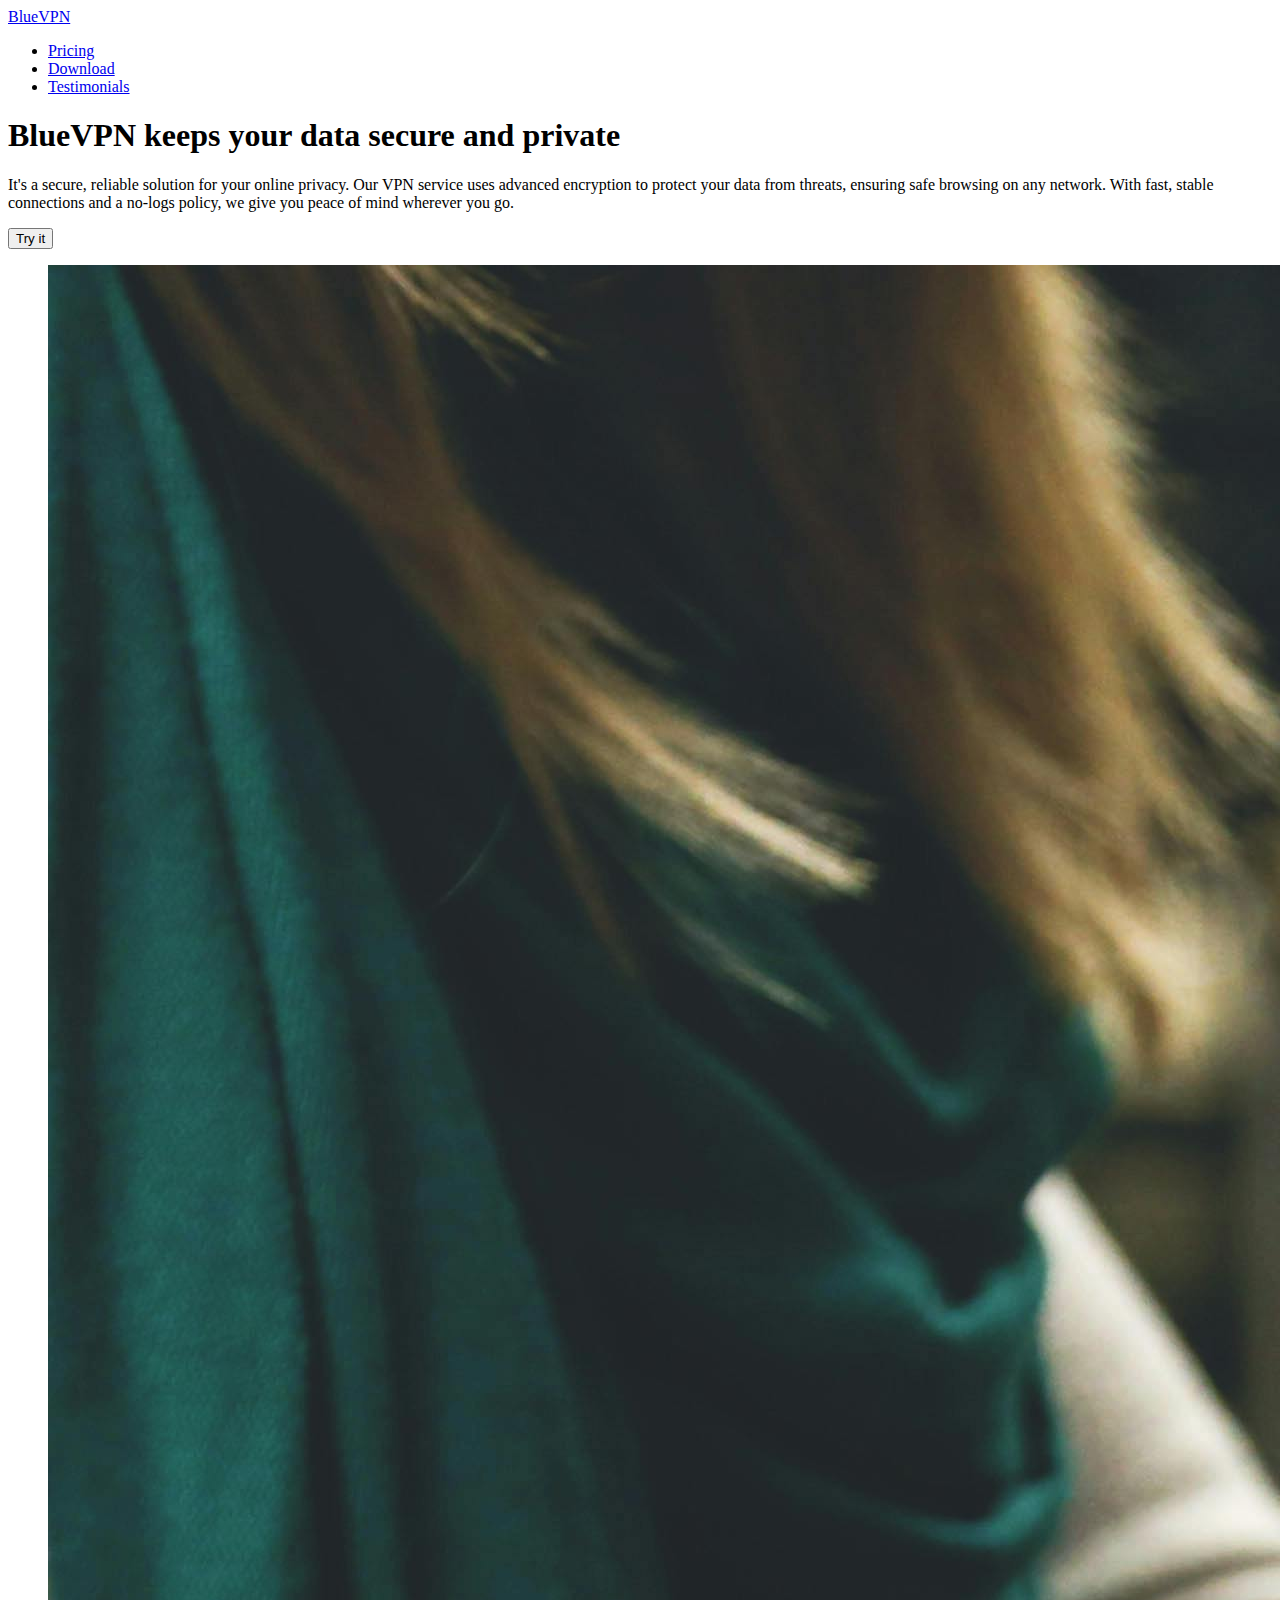
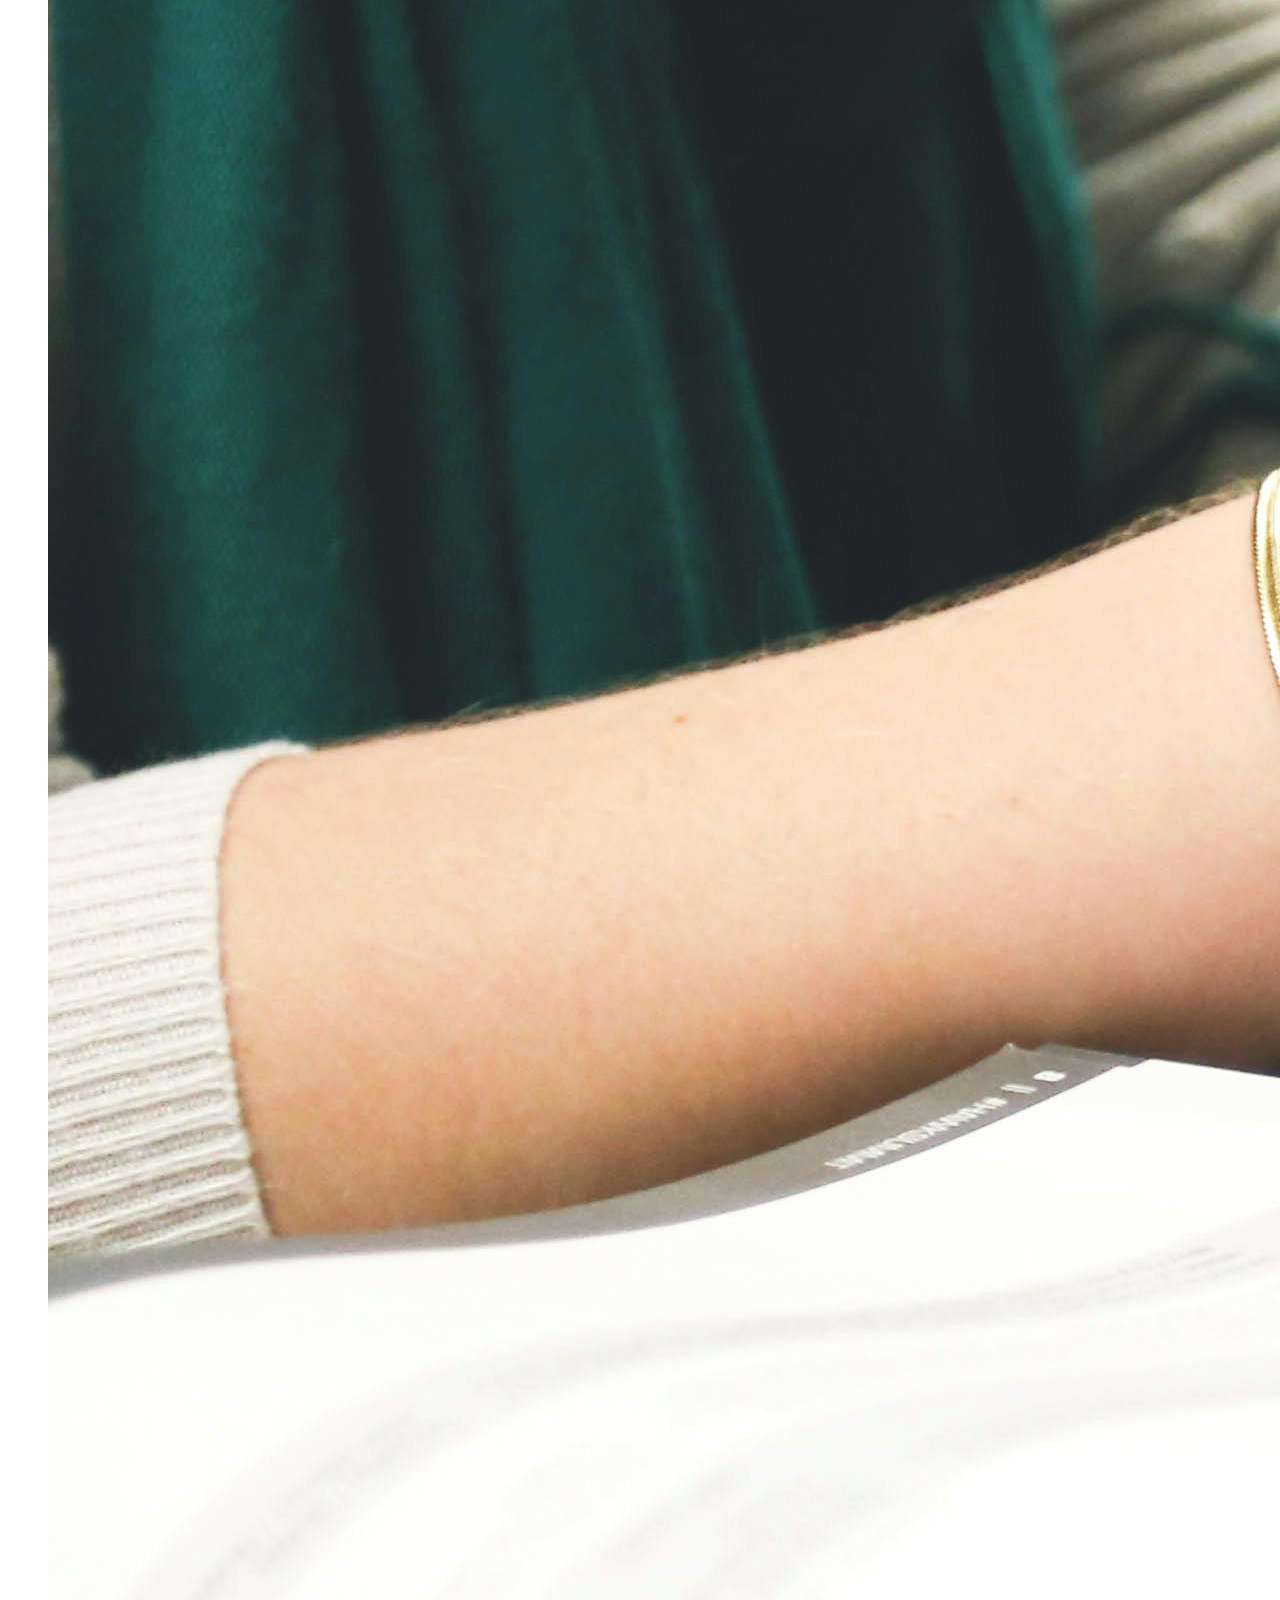
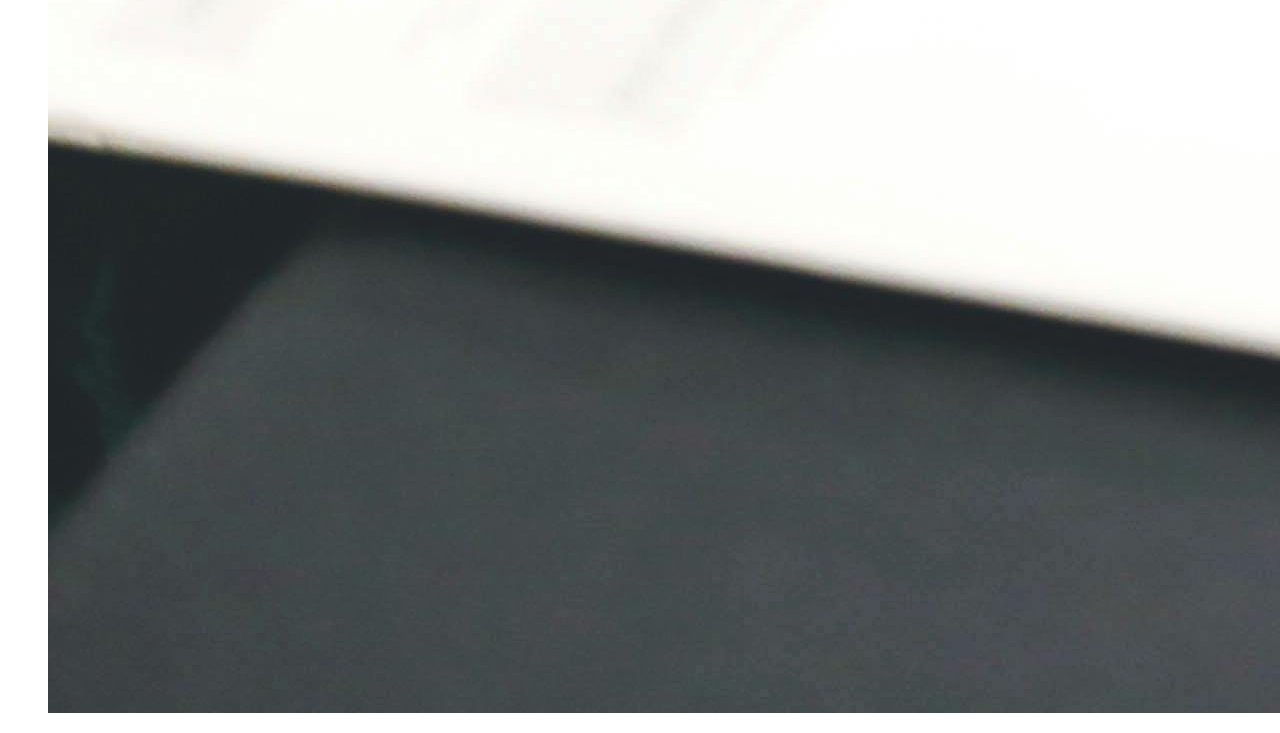
==== index.html @ adbda940 "Add elements to assist with css" ====
<!DOCTYPE html>
<html>
  <head>
    <meta charset="utf-8">
    <title>Landing Page</title>
    <link rel="stylesheet" href="./css/style.css">
  </head>

  <body>
    <header>
      <div class="topline">
	<div class="header-logo"><a href="#">BlueVPN</a></div>
	<nav class="header-nav">
	  <ul>
	    <li><a href="#">Pricing</a></li>
	    <li><a href="#">Download</a></li>
	    <li><a href="#">Testimonials</a></li>
	  </ul>
	</nav>
      </div>
      <section class="header-content">
	<div class="header-content-left">
	  <h1 class="tagline">BlueVPN keeps your data secure and private</h1>
	  <p>
	    It's a secure, reliable solution for your online privacy.
	    Our VPN service uses advanced encryption to protect your data
	    from threats, ensuring safe browsing on any network. With fast,
	    stable connections and a no-logs policy, we give you peace of
	    mind wherever you go.
	  </p>
	  <button id="try-button">Try it</button>
	</div>
	<div class="header-content-spacer"></div>
	<figure class="header-content-right">
	  <img src="./images/typing.jpg"
	       alt="Picture of a woman typing on a keyboard">
	</figure>
      </section>
    </header>
    
  </body>
</html>
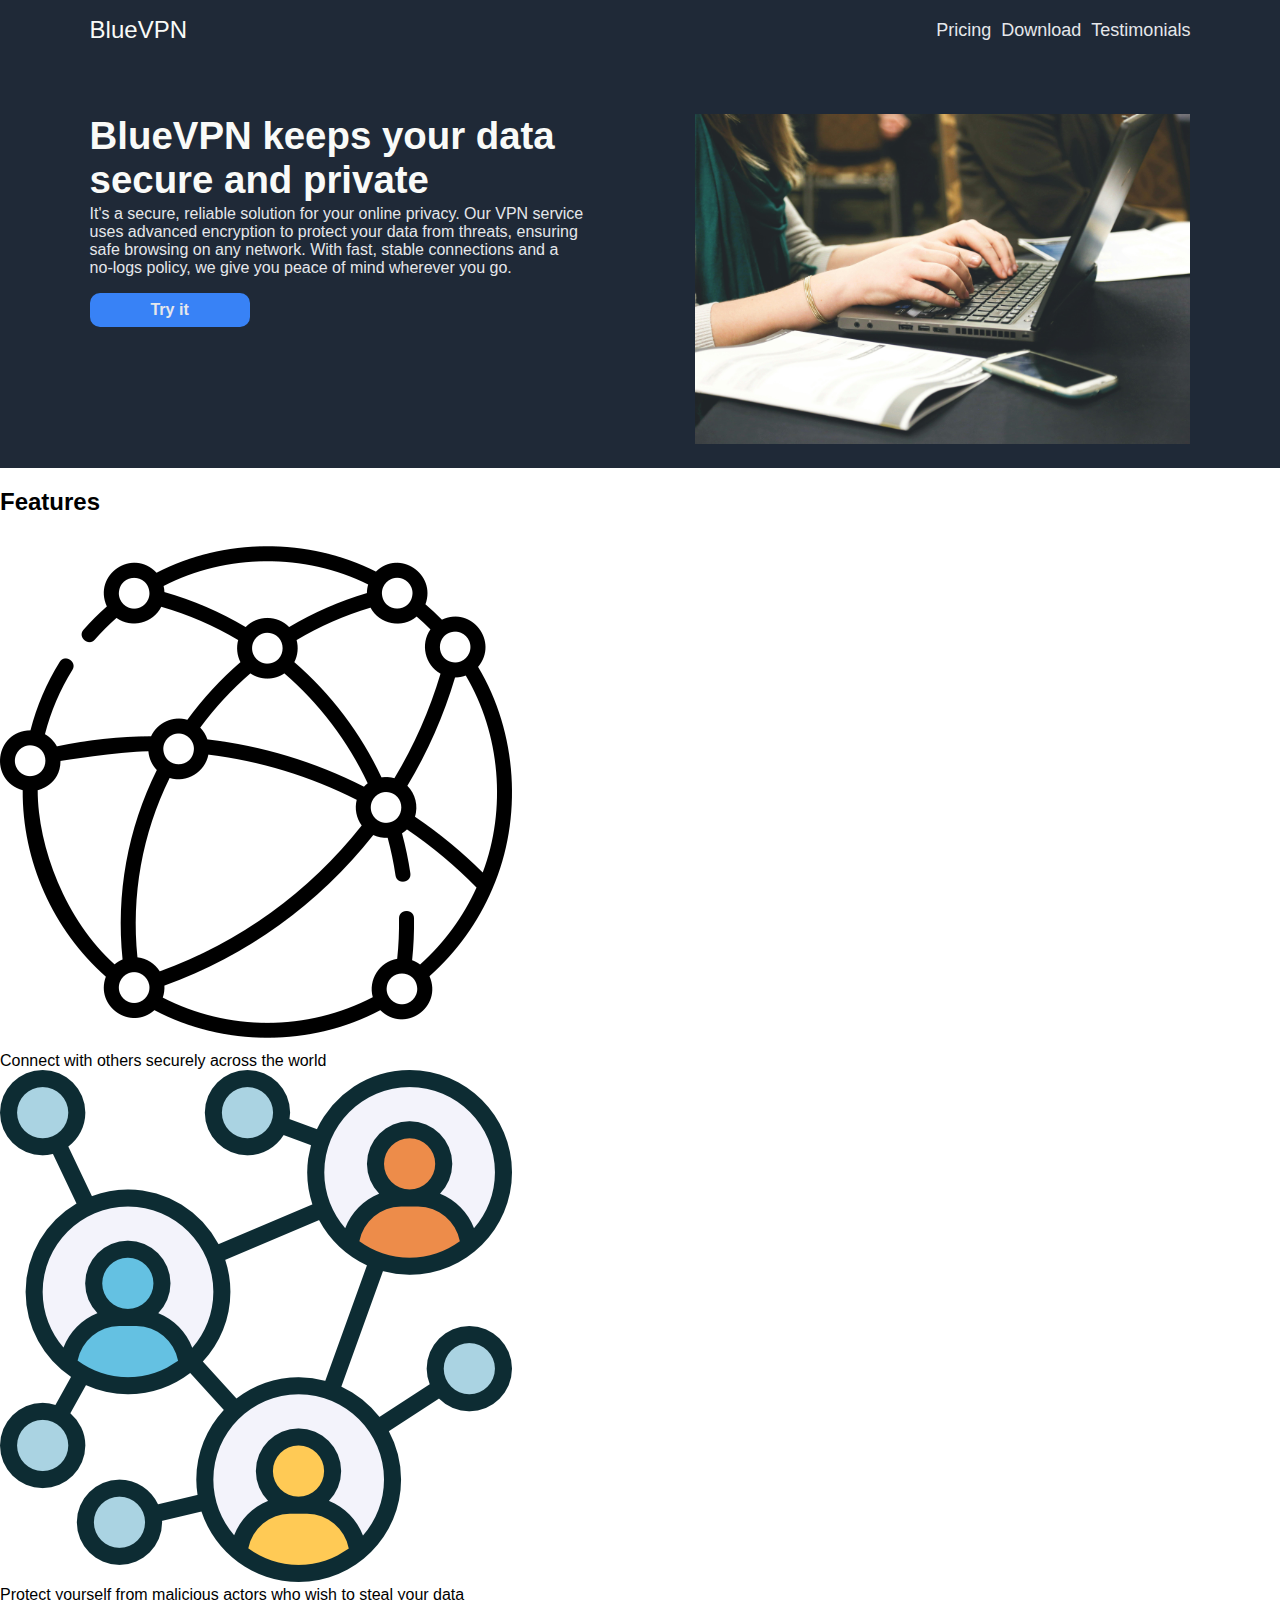
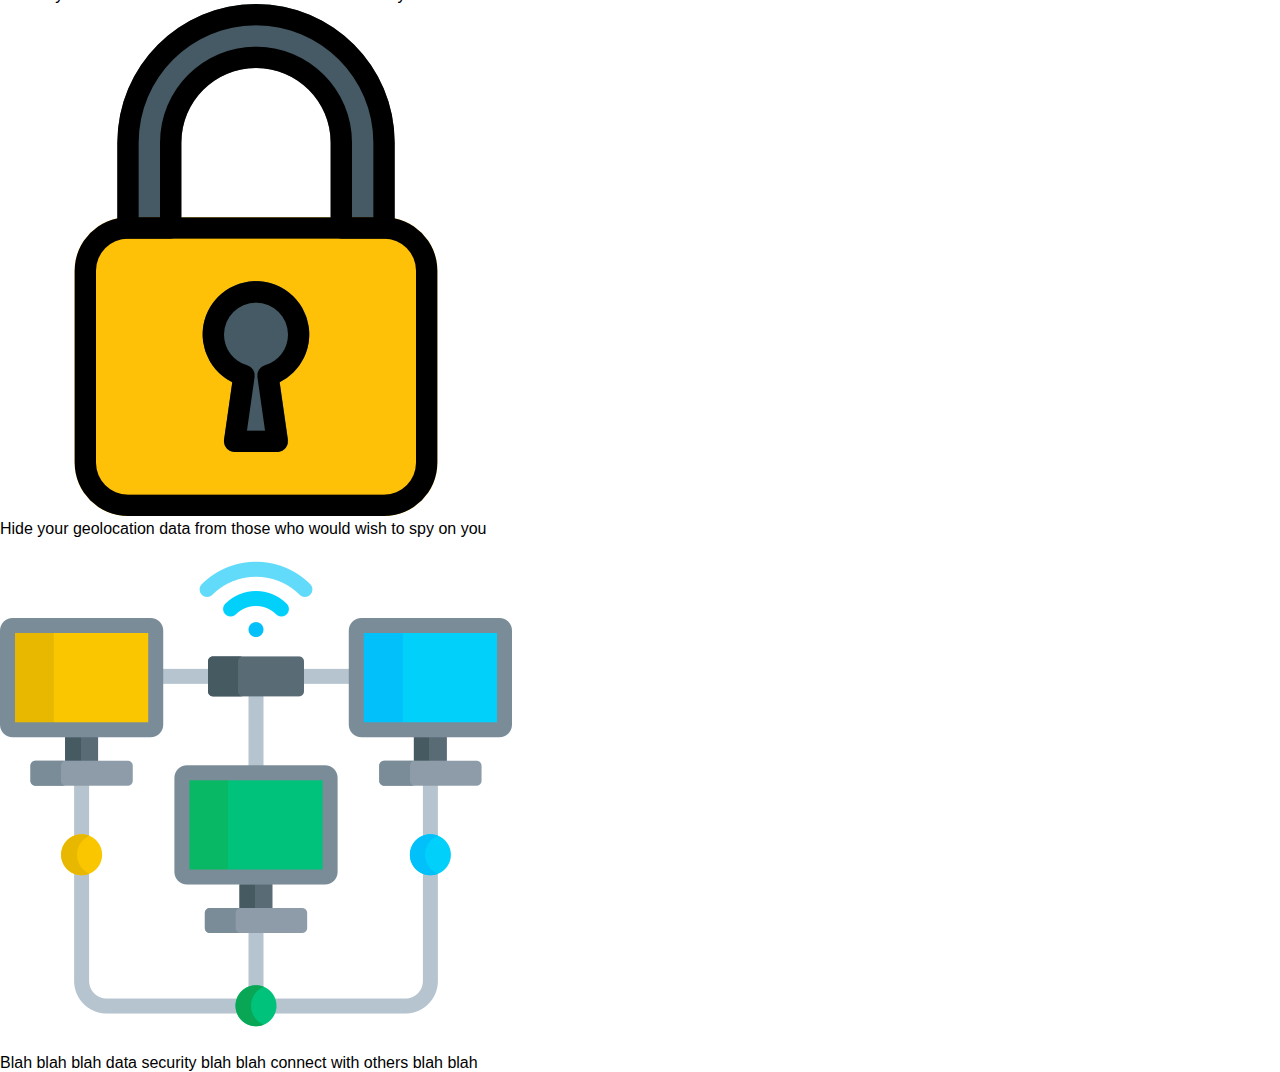
==== commit 8a180951: "Add html content and images for the features section" ====
--- a/index.html
+++ b/index.html
@@ -37,6 +37,41 @@
 	</figure>
       </section>
     </header>
-    
+    <main>
+      <h2>Features</h2>
+      <div class="features">
+	<figure class="feature-card">
+	  <img src="./images/global-network.png" alt="global network icon">
+	  <figcaption>
+	    Connect with others securely across the world
+	  </figcaption>
+	</figure>
+	<figure class="feature-card">
+	  <img src="./images/networking.png" alt="networking icon">
+	  <figcaption>
+	    Protect yourself from malicious actors who wish to steal your
+	    data
+	  </figcaption>
+	</figure>
+	<figure class="feature-card">
+	  <img src="./images/lock.png" alt="lock icon">
+	  <figcaption>
+	    Hide your geolocation data from those who would wish to spy on
+	    you
+	  </figcaption>
+	</figure>
+	<figure class="feature-card">
+	  <img src="./images/local-area-network.png"
+	       alt="local area network icon">
+	  <figcaption>
+	    Blah blah blah data security blah blah connect with others blah
+	    blah
+	  </figcaption>
+	</figure>
+      </div>
+    </main>
   </body>
 </html>
+<!--
+    Credits:
+    <a href="https://www.flaticon.com/free-icons/internet" title="internet icons">Internet icons created by Freepik - Flaticon</a>
--- a/css/style.css
+++ b/css/style.css
@@ -0,0 +1,101 @@
+body {
+    --max-width-percentage: calc(1980 - 100vw); 
+    font-family: Roboto, sans-serif;
+    margin: 0;
+}
+
+ul {
+    margin: 0;
+    padding: 0;
+    list-style-type: none;
+}
+
+a {
+    text-decoration: none;
+}
+
+figure {
+    margin: 0;
+}
+
+header {
+    background-color: #1F2937;
+    padding: 16px 7% 0 7%;
+    height: 60%;
+}
+
+.topline{
+    display: flex;
+    justify-content: space-between;
+    align-items: center;
+}
+
+.header-logo a{
+    font-size: 24px;
+    color: #F9FAF8;
+}
+
+.header-nav ul{
+    display: flex;
+    gap: 10px;
+}
+
+.header-nav ul li a{
+    font-size: 18px;
+    color: #E5E7EB;
+}
+
+.header-content {
+    margin-top: 70px;
+    padding: 0 0 20px 0;
+    display: flex;
+}
+
+.header-content-left {
+    min-width: 30%;
+    flex: 1 0 0;
+}
+
+.header-content-spacer {
+    flex: 0 1 auto;
+    width: 10%;
+}
+
+.header-content-right {
+    min-width: 30%;
+    max-height: 100%;
+    box-sizing: border-box;
+    flex: 1 0 0;
+}
+
+.header-content-right img {
+    object-fit: contain;
+    max-height: 100%;
+    max-width: 100%;
+    width:auto;
+}
+
+
+.tagline {
+    font-size: 3vw;
+    font-weight: 900;
+    color: #F9FAF8;
+    margin: 0;
+}
+
+.header-content-left p {
+    font-size: 1.25vw;
+    color: #E5E7EB;
+    margin-top: 0.2em;
+}
+
+#try-button {
+    width: 10em;
+    padding: 0.5em 2em;
+    border: 0;
+    background-color: #3882F6;
+    color: #E5E7EB;
+    font-size: 1.25vw;
+    font-weight: bold;
+    border-radius: 10px;
+}
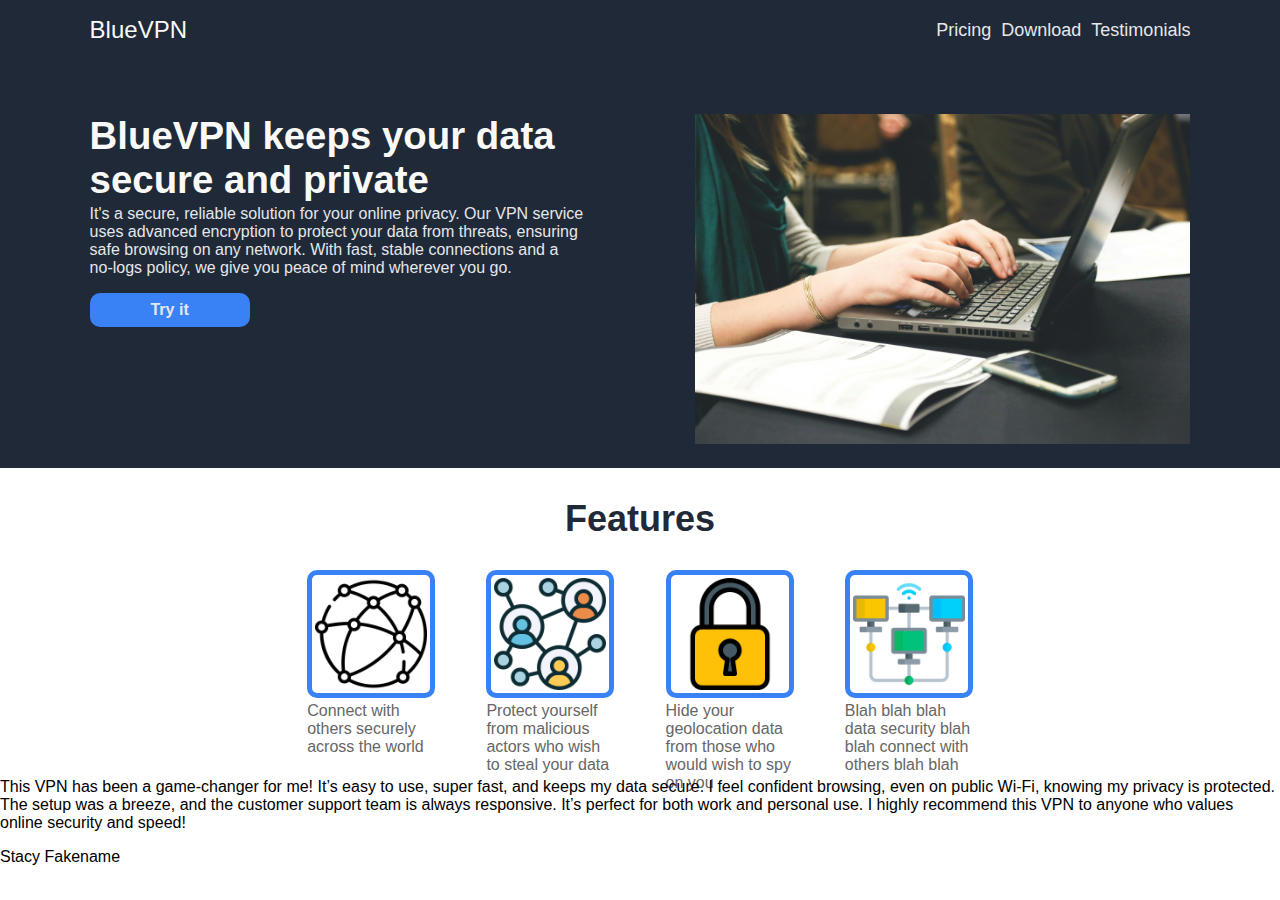
==== commit 8e45eb04: "Add quote section to the landing page" ====
--- a/index.html
+++ b/index.html
@@ -70,6 +70,17 @@
 	</figure>
       </div>
     </main>
+    <section class="quote-block">
+      <p class="quote">
+	This VPN has been a game-changer for me! It’s easy to use, super
+	fast, and keeps my data secure. I feel confident browsing, even on
+	public Wi-Fi, knowing my privacy is protected. The setup was a
+	breeze, and the customer support team is always responsive. It’s
+	perfect for both work and personal use. I highly recommend this VPN
+	to anyone who values online security and speed!
+      </p>
+      <div class="quote-source">Stacy Fakename</div>
+    </section>
   </body>
 </html>
 <!--
--- a/css/style.css
+++ b/css/style.css
@@ -75,7 +75,6 @@
     width:auto;
 }
 
-
 .tagline {
     font-size: 3vw;
     font-weight: 900;
@@ -99,3 +98,36 @@
     font-weight: bold;
     border-radius: 10px;
 }
+
+.features {
+    display: flex;
+    justify-content: space-evenly;
+    margin: 0 20%;
+}
+
+main h2 {
+    text-align: center;
+    font-size: 36px;
+    color: #1F2937;
+    font-weight: 900;
+}
+
+.feature-card {
+    width: 10vw;
+    height: 15vw;
+}
+
+.feature-card figcaption {
+    font-size: 1.25vw;
+    color: #666;
+}
+
+.feature-card img {
+    max-width: 100%;
+    max-height: 100%;
+    object-fit: contain;
+    box-sizing: border-box;
+    border: 5px solid #3882F6;
+    border-radius: 10px;
+    padding: 3px;
+}
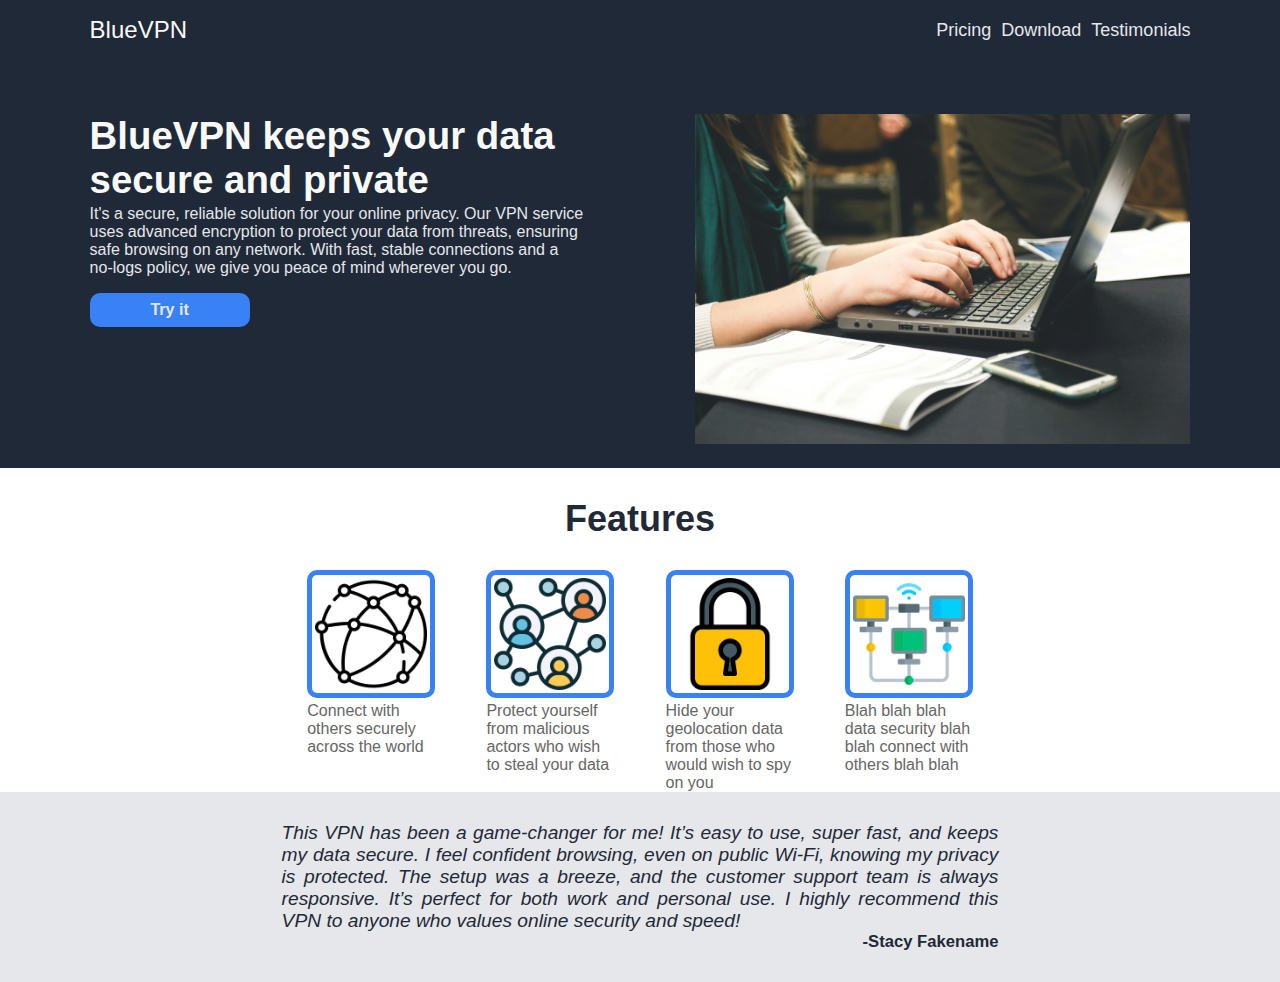
==== commit dda96607: "Add hyphen before quote source" ====
--- a/index.html
+++ b/index.html
@@ -79,7 +79,7 @@
 	perfect for both work and personal use. I highly recommend this VPN
 	to anyone who values online security and speed!
       </p>
-      <div class="quote-source">Stacy Fakename</div>
+      <div class="quote-source">-Stacy Fakename</div>
     </section>
   </body>
 </html>
--- a/css/style.css
+++ b/css/style.css
@@ -114,7 +114,6 @@
 
 .feature-card {
     width: 10vw;
-    height: 15vw;
 }
 
 .feature-card figcaption {
@@ -131,3 +130,24 @@
     border-radius: 10px;
     padding: 3px;
 }
+
+.quote-block {
+    background-color: #E5E7EB;
+    padding: 30px 22%;
+}
+
+.quote {
+    font-size: 1.5vw;
+    font-weight: 300;
+    font-style: italic;
+    color: #1F2937;
+    text-align: justify;
+    margin: 0;
+}
+
+.quote-source {
+    font-size: 1.3vw;
+    font-weight: bold;
+    color: #1F2937;
+    text-align: end;
+}
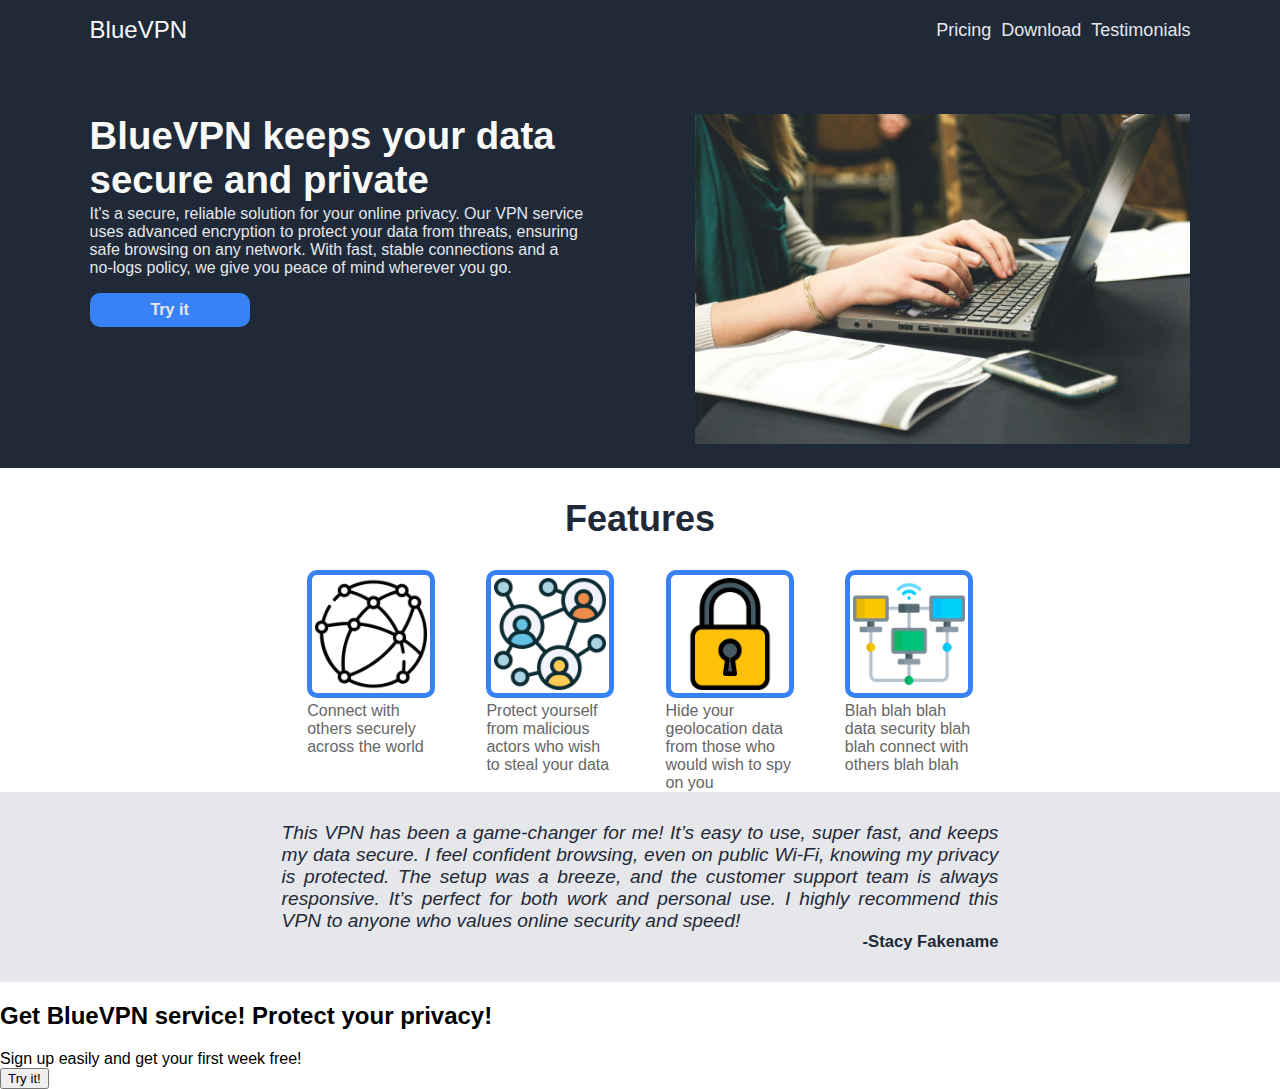
==== commit 9ccc93e7: "Add call to action section to landing page" ====
--- a/index.html
+++ b/index.html
@@ -81,6 +81,18 @@
       </p>
       <div class="quote-source">-Stacy Fakename</div>
     </section>
+
+    <section class="call-to-action-section">
+      <div class="call-to-action-box">
+	<div class="call-to-action-text-box">
+	  <h2>Get BlueVPN service! Protect your privacy!</h2>
+	  <div class="call-to-action-message">
+	    Sign up easily and get your first week free!
+	  </div>
+	</div>
+	<button class="Try-button">Try it!</button>
+      </div>
+    </section>
   </body>
 </html>
 <!--
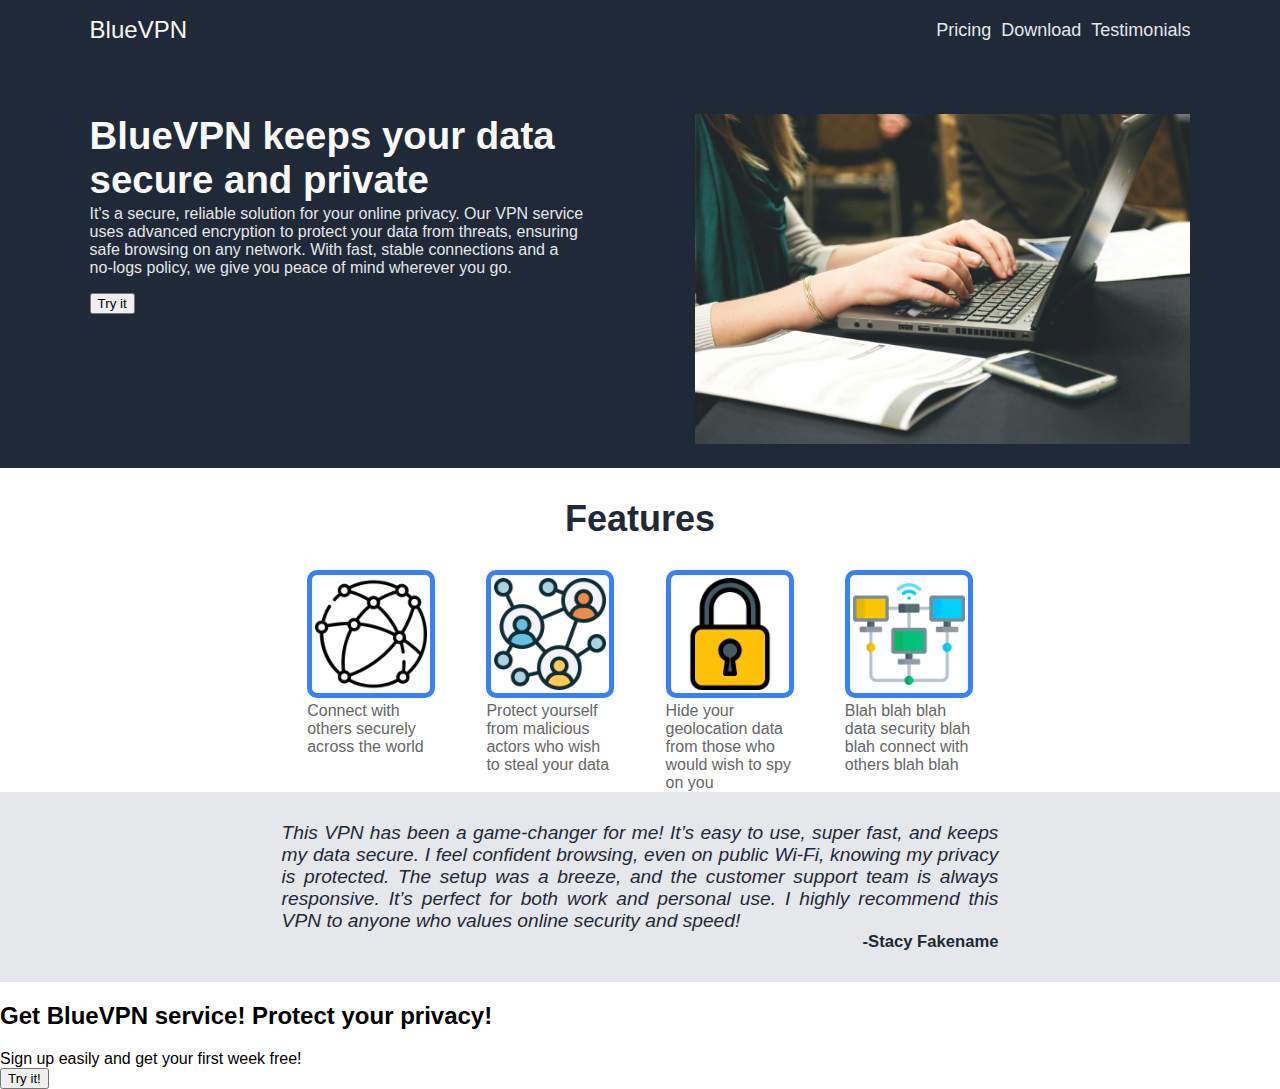
==== commit 834cecc5: "Change button id to class to make css easier" ====
--- a/index.html
+++ b/index.html
@@ -28,7 +28,7 @@
 	    stable connections and a no-logs policy, we give you peace of
 	    mind wherever you go.
 	  </p>
-	  <button id="try-button">Try it</button>
+	  <button class="try-button">Try it</button>
 	</div>
 	<div class="header-content-spacer"></div>
 	<figure class="header-content-right">
@@ -90,7 +90,9 @@
 	    Sign up easily and get your first week free!
 	  </div>
 	</div>
-	<button class="Try-button">Try it!</button>
+	<div class="call-to-action-button-box">
+	  <button class="try-button">Try it!</button>
+	</div>
       </div>
     </section>
   </body>
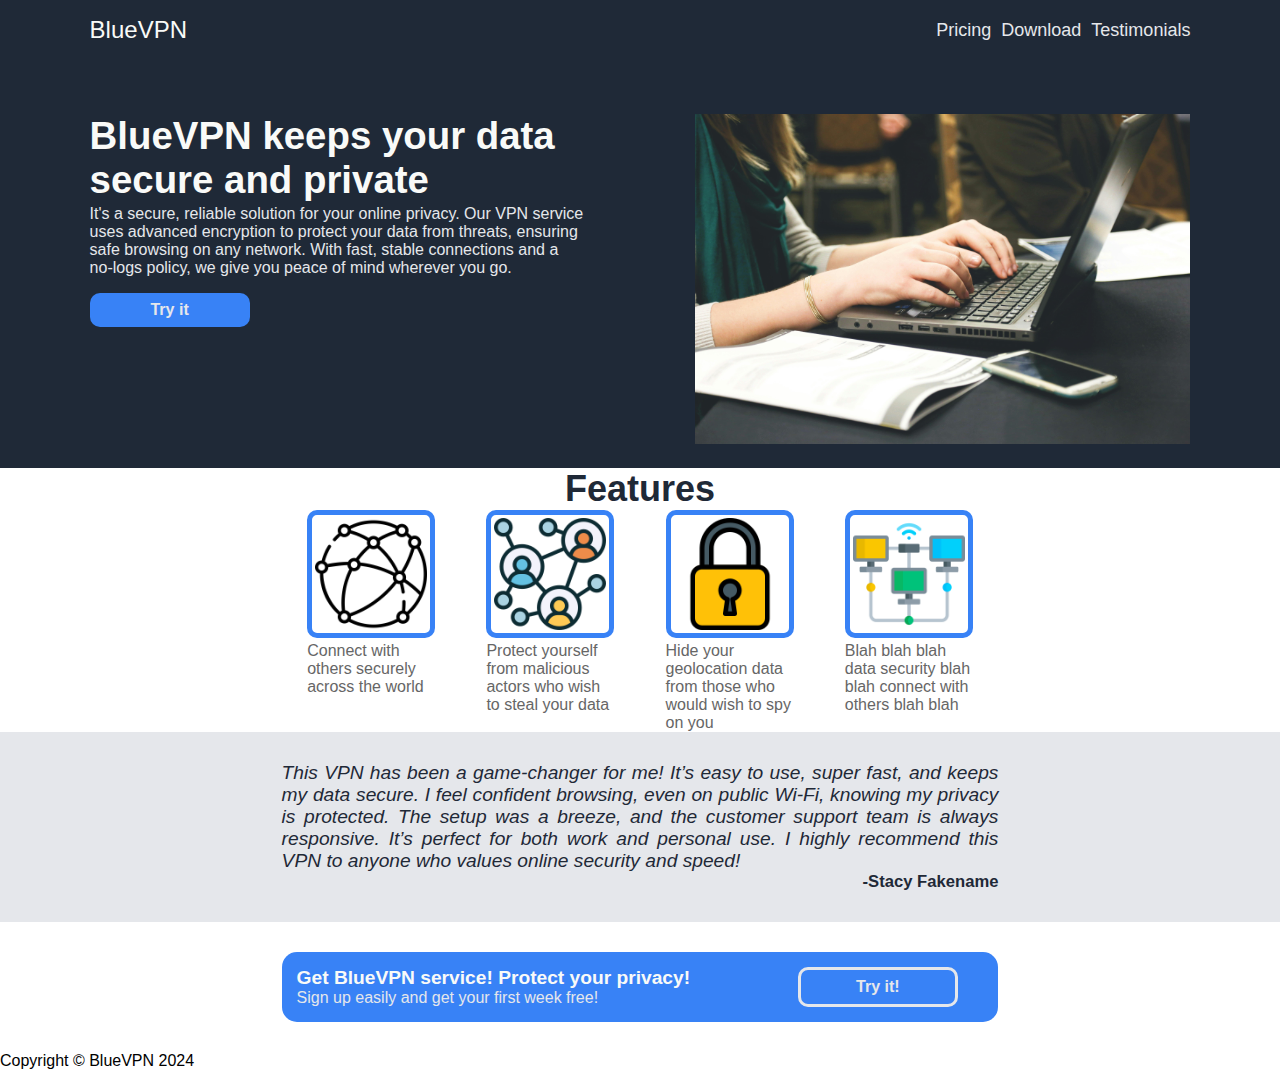
==== commit 414daa08: "Add footer and copyright to landing page" ====
--- a/index.html
+++ b/index.html
@@ -95,6 +95,9 @@
 	</div>
       </div>
     </section>
+    <footer>
+      <div class="copyright">Copyright &copy; BlueVPN 2024</div>
+    </footer>
   </body>
 </html>
 <!--
--- a/css/style.css
+++ b/css/style.css
@@ -12,6 +12,11 @@
 
 a {
     text-decoration: none;
+}
+
+h1, h2 {
+    margin: 0;
+    padding: 0;
 }
 
 figure {
@@ -88,7 +93,7 @@
     margin-top: 0.2em;
 }
 
-#try-button {
+.try-button {
     width: 10em;
     padding: 0.5em 2em;
     border: 0;
@@ -97,6 +102,7 @@
     font-size: 1.25vw;
     font-weight: bold;
     border-radius: 10px;
+    box-sizing: border-box;
 }
 
 .features {
@@ -151,3 +157,39 @@
     color: #1F2937;
     text-align: end;
 }
+
+.call-to-action-section {
+    padding: 30px 22%;
+}
+
+.call-to-action-box {
+    background-color: #3882F6;
+    box-sizing: border-box;
+    padding: 15px;
+    border-radius: 15px;
+    display: flex;
+    align-content: center;
+}
+
+.call-to-action-box h2 {
+    color: #F9FAF8;
+    font-size: 1.5vw;
+}
+
+.call-to-action-message {
+    color: #E5E7EB;
+    font-size: 1.25vw;
+}
+
+.call-to-action-button-box {
+    flex: 1;
+    display: flex;
+    justify-content: flex-end;
+    align-items: center;
+}
+
+.call-to-action-button-box .try-button{
+    margin-right: 2vw;
+    border: 3px solid #E5E7EB;
+    border-radius: 10px;
+}
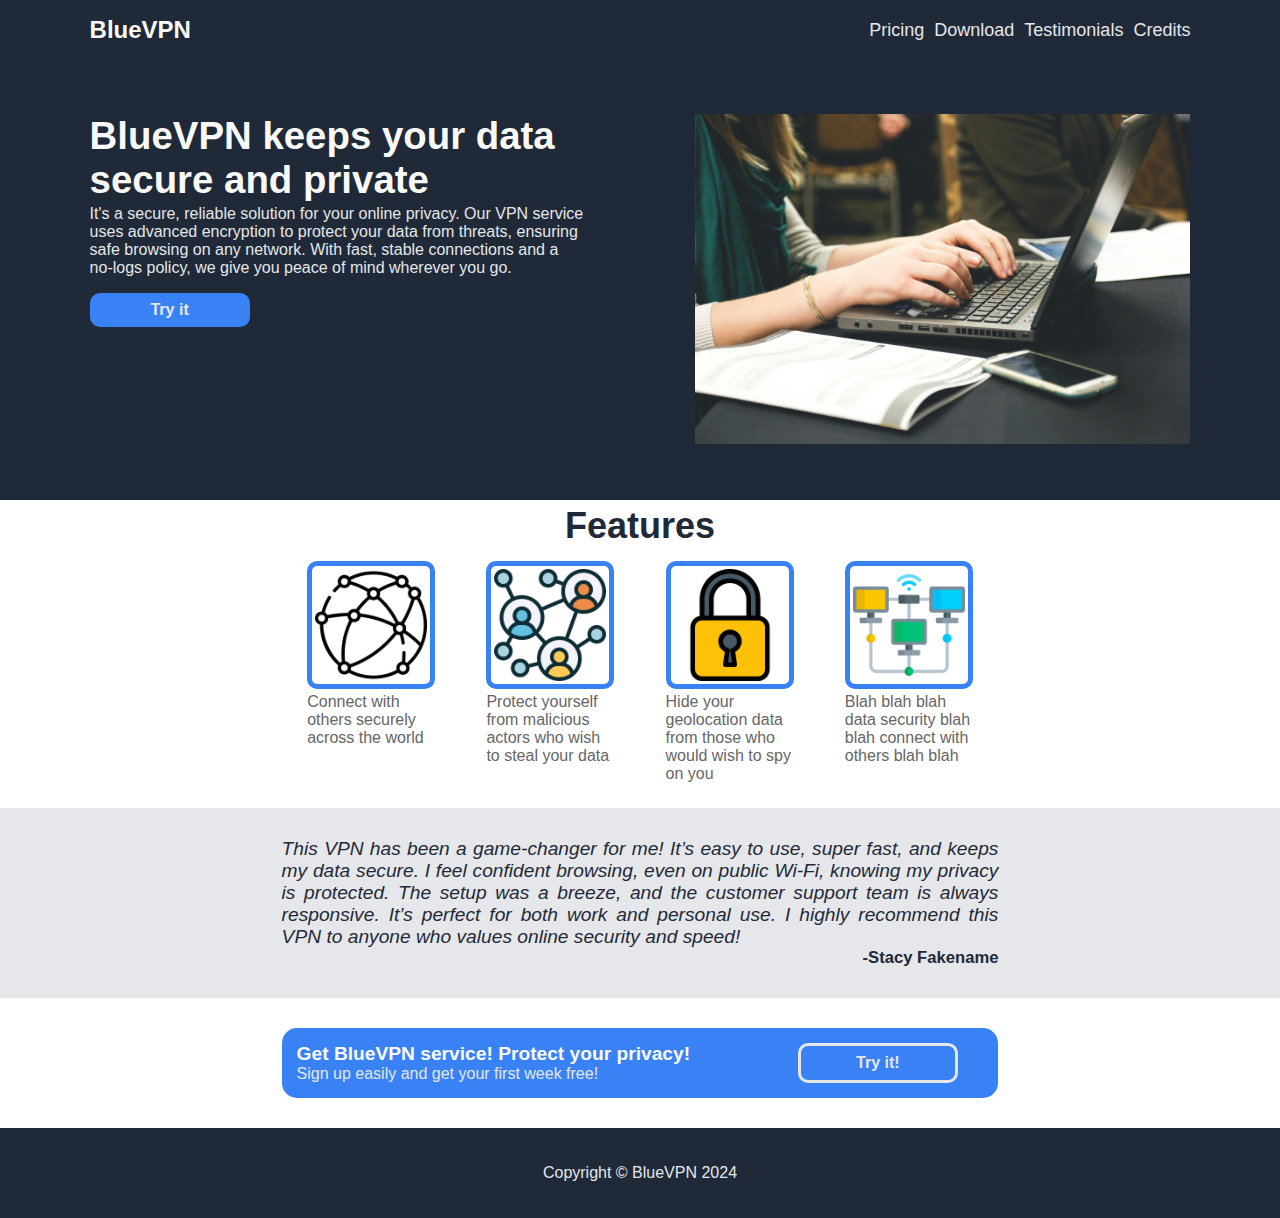
==== commit a752370c: "Add credits for images used that require accreditation" ====
--- a/index.html
+++ b/index.html
@@ -15,6 +15,7 @@
 	    <li><a href="#">Pricing</a></li>
 	    <li><a href="#">Download</a></li>
 	    <li><a href="#">Testimonials</a></li>
+	    <li><a href="./credits.html">Credits</a></li>
 	  </ul>
 	</nav>
       </div>
--- a/css/style.css
+++ b/css/style.css
@@ -25,7 +25,7 @@
 
 header {
     background-color: #1F2937;
-    padding: 16px 7% 0 7%;
+    padding: 16px 7% 32px 7%;
     height: 60%;
 }
 
@@ -38,6 +38,7 @@
 .header-logo a{
     font-size: 24px;
     color: #F9FAF8;
+    font-weight: bold;
 }
 
 .header-nav ul{
@@ -111,11 +112,16 @@
     margin: 0 20%;
 }
 
+main {
+    padding-bottom: 25px;
+}
+
 main h2 {
     text-align: center;
     font-size: 36px;
     color: #1F2937;
     font-weight: 900;
+    margin: 5px 0 14px 0;
 }
 
 .feature-card {
@@ -193,3 +199,14 @@
     border: 3px solid #E5E7EB;
     border-radius: 10px;
 }
+
+footer {
+    background-color: #1F2937;
+    padding: 4vh 0;
+}
+
+.copyright {
+    color: #E5E7EB;
+    font-size: 1.25vw;
+    text-align: center;
+}
